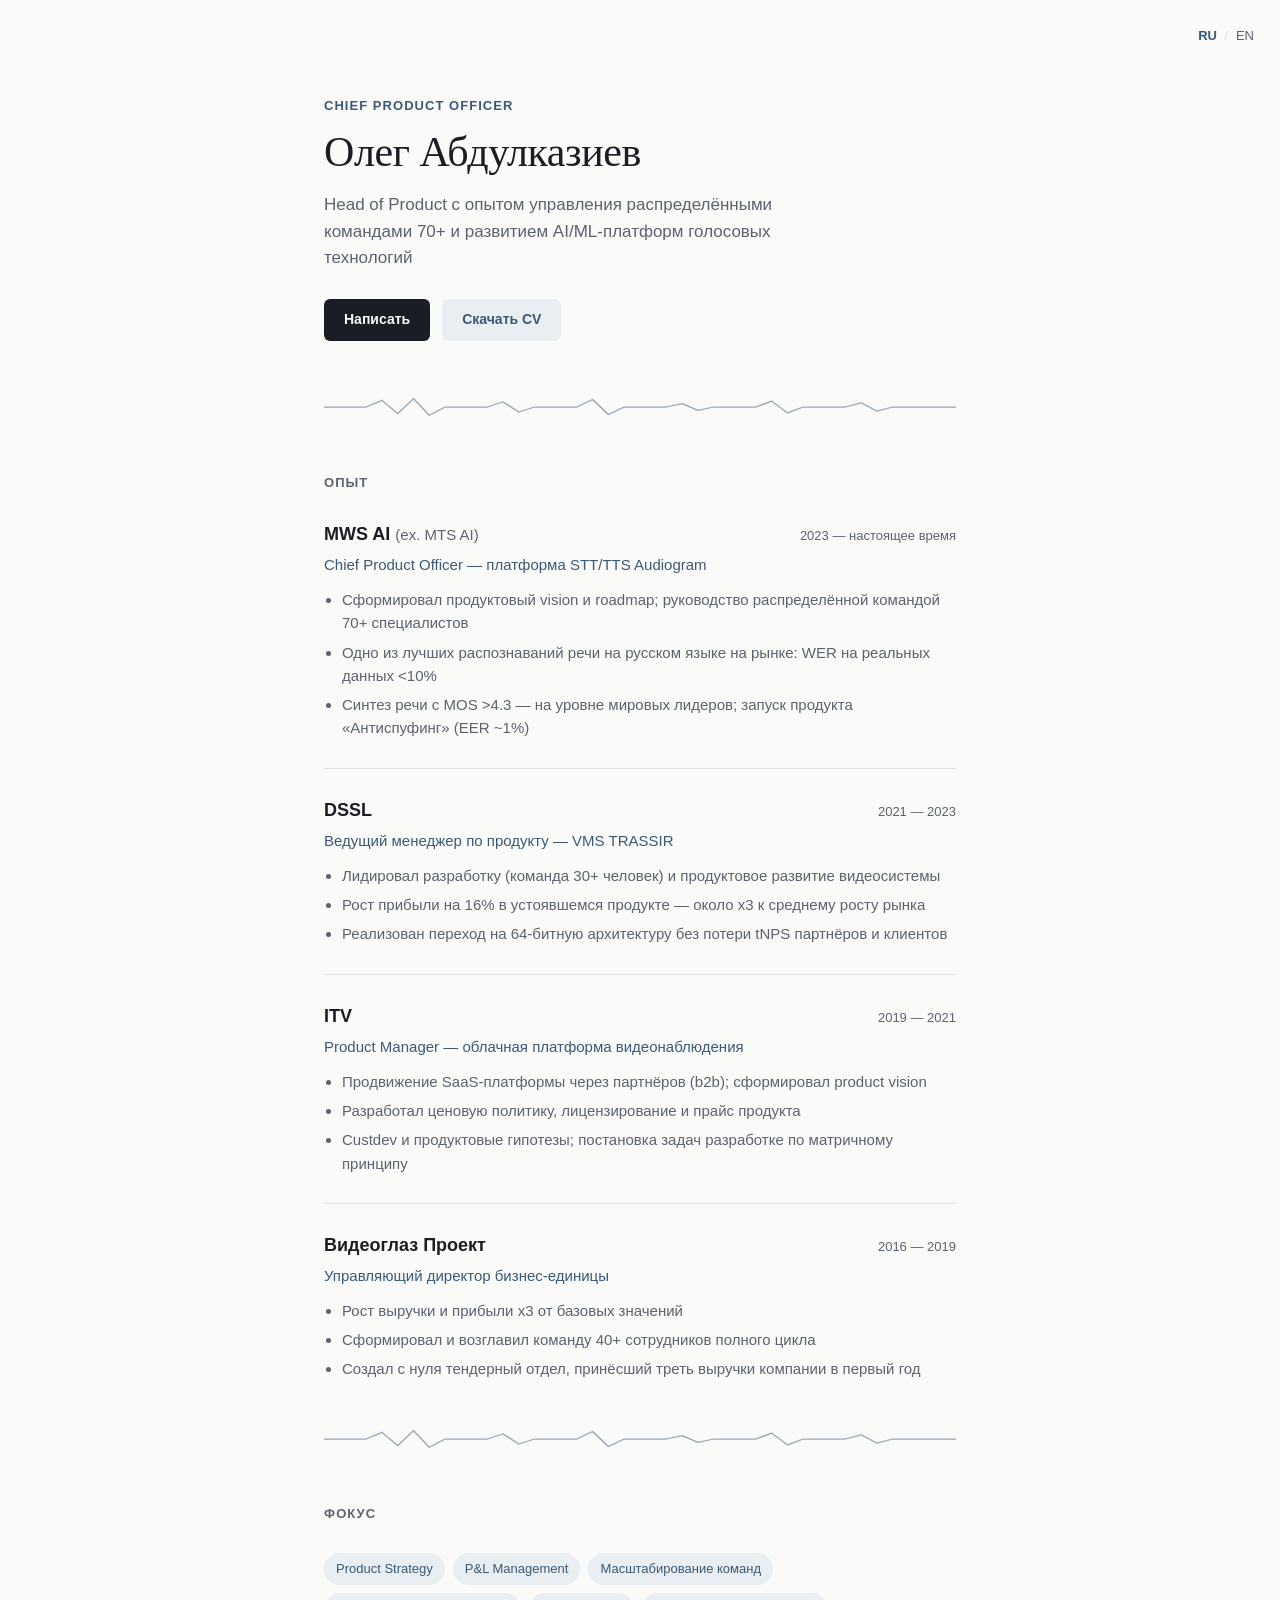
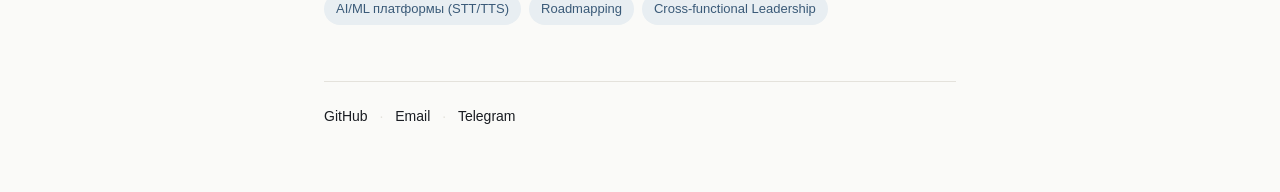
==== index.html @ 2d8f57db "Первая версия сайта-визитки" ====
<!DOCTYPE html>
<html lang="ru">
<head>
<meta charset="UTF-8">
<meta name="viewport" content="width=device-width, initial-scale=1.0">
<title>Oleg Abdulkaziev — CPO / Head of Product</title>
<link rel="stylesheet" href="style.css">
</head>
<body>

<div class="lang-toggle">
  <button id="btn-ru" class="lang-btn active" onclick="setLang('ru')">RU</button>
  <span class="lang-sep">/</span>
  <button id="btn-en" class="lang-btn" onclick="setLang('en')">EN</button>
</div>

<main class="page">

  <header class="hero">
    <p class="eyebrow" data-ru="Chief Product Officer" data-en="Chief Product Officer">Chief Product Officer</p>
    <h1 class="name">Олег Абдулказиев</h1>
    <p class="tagline" data-ru="Head of Product с опытом управления распределёнными командами 70+ и развитием AI/ML-платформ голосовых технологий" data-en="Head of Product with experience leading distributed teams of 70+ and scaling AI/ML voice-technology platforms">
      Head of Product с опытом управления распределёнными командами 70+ и развитием AI/ML-платформ голосовых технологий
    </p>

    <div class="hero-actions">
      <a class="btn-primary" href="mailto:abdulkaziev@gmail.com" data-ru="Написать" data-en="Email me">Написать</a>
      <a class="btn-secondary" href="Oleg_Abdulkaziev_CV.pdf" download data-ru="Скачать CV" data-en="Download CV">Скачать CV</a>
    </div>
  </header>

  <div class="wave-divider" aria-hidden="true">
    <svg viewBox="0 0 600 24" preserveAspectRatio="none">
      <polyline points="0,12 40,12 55,4 70,20 85,2 100,22 115,12 155,12 170,6 185,18 200,12 240,12 255,3 270,21 285,12 325,12 340,8 355,16 370,12 410,12 425,5 440,19 455,12 495,12 510,7 525,17 540,12 600,12" />
    </svg>
  </div>

  <section class="section">
    <h2 class="section-title" data-ru="Опыт" data-en="Experience">Опыт</h2>

    <article class="role">
      <div class="role-head">
        <h3>MWS AI <span class="role-sub">(ex. MTS AI)</span></h3>
        <span class="role-period">2023 — <span data-ru="настоящее время" data-en="present">настоящее время</span></span>
      </div>
      <p class="role-title" data-ru="Chief Product Officer — платформа STT/TTS Audiogram" data-en="Chief Product Officer — Audiogram STT/TTS platform">Chief Product Officer — платформа STT/TTS Audiogram</p>
      <ul class="role-points">
        <li data-ru="Сформировал продуктовый vision и roadmap; руководство распределённой командой 70+ специалистов" data-en="Defined product vision and roadmap; led a distributed team of 70+ specialists">Сформировал продуктовый vision и roadmap; руководство распределённой командой 70+ специалистов</li>
        <li data-ru="Одно из лучших распознаваний речи на русском языке на рынке: WER на реальных данных &lt;10%" data-en="Built one of the best Russian-language speech recognition systems on the market: WER &lt;10% on real data">Одно из лучших распознаваний речи на русском языке на рынке: WER на реальных данных &lt;10%</li>
        <li data-ru="Синтез речи с MOS &gt;4.3 — на уровне мировых лидеров; запуск продукта «Антиспуфинг» (EER ~1%)" data-en="Speech synthesis with MOS &gt;4.3 — on par with global leaders; launched an anti-spoofing product (EER ~1%)">Синтез речи с MOS &gt;4.3 — на уровне мировых лидеров; запуск продукта «Антиспуфинг» (EER ~1%)</li>
      </ul>
    </article>

    <article class="role">
      <div class="role-head">
        <h3>DSSL</h3>
        <span class="role-period">2021 — 2023</span>
      </div>
      <p class="role-title" data-ru="Ведущий менеджер по продукту — VMS TRASSIR" data-en="Lead Product Manager — TRASSIR VMS">Ведущий менеджер по продукту — VMS TRASSIR</p>
      <ul class="role-points">
        <li data-ru="Лидировал разработку (команда 30+ человек) и продуктовое развитие видеосистемы" data-en="Led development (30+ engineers) and product strategy for a video management system">Лидировал разработку (команда 30+ человек) и продуктовое развитие видеосистемы</li>
        <li data-ru="Рост прибыли на 16% в устоявшемся продукте — около x3 к среднему росту рынка" data-en="Grew profit by 16% in a mature product — roughly 3x the market's average growth">Рост прибыли на 16% в устоявшемся продукте — около x3 к среднему росту рынка</li>
        <li data-ru="Реализован переход на 64-битную архитектуру без потери tNPS партнёров и клиентов" data-en="Delivered a 32→64-bit architecture migration without a drop in partner or customer tNPS">Реализован переход на 64-битную архитектуру без потери tNPS партнёров и клиентов</li>
      </ul>
    </article>

    <article class="role">
      <div class="role-head">
        <h3>ITV</h3>
        <span class="role-period">2019 — 2021</span>
      </div>
      <p class="role-title" data-ru="Product Manager — облачная платформа видеонаблюдения" data-en="Product Manager — cloud video surveillance platform">Product Manager — облачная платформа видеонаблюдения</p>
      <ul class="role-points">
        <li data-ru="Продвижение SaaS-платформы через партнёров (b2b); сформировал product vision" data-en="Drove partner-led (b2b) SaaS growth; defined product vision">Продвижение SaaS-платформы через партнёров (b2b); сформировал product vision</li>
        <li data-ru="Разработал ценовую политику, лицензирование и прайс продукта" data-en="Designed the product's pricing policy, licensing and price list">Разработал ценовую политику, лицензирование и прайс продукта</li>
        <li data-ru="Custdev и продуктовые гипотезы; постановка задач разработке по матричному принципу" data-en="Ran custdev and hypothesis testing; managed a matrixed engineering backlog">Custdev и продуктовые гипотезы; постановка задач разработке по матричному принципу</li>
      </ul>
    </article>

    <article class="role">
      <div class="role-head">
        <h3 data-ru="Видеоглаз Проект" data-en="Videoglaz Proekt">Видеоглаз Проект</h3>
        <span class="role-period">2016 — 2019</span>
      </div>
      <p class="role-title" data-ru="Управляющий директор бизнес-единицы" data-en="Managing Director, Business Unit">Управляющий директор бизнес-единицы</p>
      <ul class="role-points">
        <li data-ru="Рост выручки и прибыли x3 от базовых значений" data-en="Grew revenue and profit 3x from baseline">Рост выручки и прибыли x3 от базовых значений</li>
        <li data-ru="Сформировал и возглавил команду 40+ сотрудников полного цикла" data-en="Built and led a full-cycle team of 40+ people">Сформировал и возглавил команду 40+ сотрудников полного цикла</li>
        <li data-ru="Создал с нуля тендерный отдел, принёсший треть выручки компании в первый год" data-en="Built a tender department from scratch that generated a third of company revenue in its first year">Создал с нуля тендерный отдел, принёсший треть выручки компании в первый год</li>
      </ul>
    </article>
  </section>

  <div class="wave-divider" aria-hidden="true">
    <svg viewBox="0 0 600 24" preserveAspectRatio="none">
      <polyline points="0,12 40,12 55,4 70,20 85,2 100,22 115,12 155,12 170,6 185,18 200,12 240,12 255,3 270,21 285,12 325,12 340,8 355,16 370,12 410,12 425,5 440,19 455,12 495,12 510,7 525,17 540,12 600,12" />
    </svg>
  </div>

  <section class="section">
    <h2 class="section-title" data-ru="Фокус" data-en="Focus">Фокус</h2>
    <ul class="skills">
      <li data-ru="Product Strategy" data-en="Product Strategy">Product Strategy</li>
      <li data-ru="P&amp;L Management" data-en="P&amp;L Management">P&amp;L Management</li>
      <li data-ru="Масштабирование команд" data-en="Team Scaling">Масштабирование команд</li>
      <li data-ru="AI/ML платформы (STT/TTS)" data-en="AI/ML Platforms (STT/TTS)">AI/ML платформы (STT/TTS)</li>
      <li data-ru="Roadmapping" data-en="Roadmapping">Roadmapping</li>
      <li data-ru="Cross-functional Leadership" data-en="Cross-functional Leadership">Cross-functional Leadership</li>
    </ul>
  </section>

  <footer class="footer">
    <a href="https://github.com/OlegAbdulkaziev" target="_blank" rel="noopener">GitHub</a>
    <span class="dot">·</span>
    <a href="mailto:abdulkaziev@gmail.com">Email</a>
    <span class="dot">·</span>
    <a href="https://t.me/abdulkazievoleg" target="_blank" rel="noopener">Telegram</a>
  </footer>

</main>

<script src="script.js"></script>
</body>
</html>
---- style.css ----
:root {
  --bg: #FAFAF8;
  --ink: #1A1D23;
  --ink-soft: #5B6270;
  --accent: #3A5A78;
  --accent-soft: #E8EEF2;
  --line: #E4E2DC;
  --max-width: 680px;
}

* {
  box-sizing: border-box;
}

body {
  margin: 0;
  background: var(--bg);
  color: var(--ink);
  font-family: -apple-system, "Helvetica Neue", Arial, sans-serif;
  line-height: 1.55;
  -webkit-font-smoothing: antialiased;
}

.page {
  max-width: var(--max-width);
  margin: 0 auto;
  padding: 96px 24px 64px;
}

/* Language toggle */
.lang-toggle {
  position: fixed;
  top: 24px;
  right: 24px;
  font-size: 13px;
  letter-spacing: 0.02em;
  z-index: 10;
}

.lang-btn {
  background: none;
  border: none;
  font-family: inherit;
  font-size: 13px;
  color: var(--ink-soft);
  cursor: pointer;
  padding: 4px 2px;
}

.lang-btn.active {
  color: var(--accent);
  font-weight: 600;
}

.lang-sep {
  color: var(--line);
  margin: 0 2px;
}

/* Hero */
.hero {
  margin-bottom: 56px;
}

.eyebrow {
  font-size: 13px;
  text-transform: uppercase;
  letter-spacing: 0.08em;
  color: var(--accent);
  font-weight: 600;
  margin: 0 0 12px;
}

.name {
  font-family: Georgia, "Times New Roman", serif;
  font-size: 42px;
  font-weight: 400;
  line-height: 1.15;
  margin: 0 0 16px;
  letter-spacing: -0.01em;
}

.tagline {
  font-size: 17px;
  color: var(--ink-soft);
  max-width: 52ch;
  margin: 0 0 28px;
}

.hero-actions {
  display: flex;
  gap: 12px;
  flex-wrap: wrap;
}

.btn-primary, .btn-secondary {
  display: inline-block;
  font-size: 14px;
  font-weight: 600;
  text-decoration: none;
  padding: 10px 20px;
  border-radius: 6px;
  transition: opacity 0.15s ease;
}

.btn-primary {
  background: var(--ink);
  color: var(--bg);
}

.btn-secondary {
  background: var(--accent-soft);
  color: var(--accent);
}

.btn-primary:hover, .btn-secondary:hover {
  opacity: 0.8;
}

/* Wave divider — signature element, nods to the audio/STT-TTS work */
.wave-divider {
  margin: 48px 0;
  color: var(--accent);
  opacity: 0.5;
}

.wave-divider svg {
  width: 100%;
  height: 20px;
}

.wave-divider polyline {
  fill: none;
  stroke: currentColor;
  stroke-width: 1.5;
  stroke-linecap: round;
  stroke-linejoin: round;
}

/* Sections */
.section {
  margin-bottom: 8px;
}

.section-title {
  font-size: 13px;
  text-transform: uppercase;
  letter-spacing: 0.08em;
  color: var(--ink-soft);
  font-weight: 600;
  margin: 0 0 28px;
}

/* Roles */
.role {
  padding-bottom: 28px;
  margin-bottom: 28px;
  border-bottom: 1px solid var(--line);
}

.role:last-child {
  border-bottom: none;
  margin-bottom: 0;
  padding-bottom: 0;
}

.role-head {
  display: flex;
  justify-content: space-between;
  align-items: baseline;
  gap: 12px;
  flex-wrap: wrap;
}

.role-head h3 {
  font-size: 18px;
  margin: 0;
  font-weight: 600;
}

.role-sub {
  font-weight: 400;
  color: var(--ink-soft);
  font-size: 15px;
}

.role-period {
  font-size: 13px;
  color: var(--ink-soft);
  white-space: nowrap;
}

.role-title {
  font-size: 15px;
  color: var(--accent);
  margin: 4px 0 12px;
  font-weight: 500;
}

.role-points {
  margin: 0;
  padding-left: 18px;
}

.role-points li {
  font-size: 15px;
  color: var(--ink-soft);
  margin-bottom: 6px;
}

.role-points li:last-child {
  margin-bottom: 0;
}

/* Skills */
.skills {
  list-style: none;
  margin: 0 0 56px;
  padding: 0;
  display: flex;
  flex-wrap: wrap;
  gap: 8px;
}

.skills li {
  font-size: 13px;
  background: var(--accent-soft);
  color: var(--accent);
  padding: 6px 12px;
  border-radius: 100px;
  font-weight: 500;
}

/* Footer */
.footer {
  font-size: 14px;
  color: var(--ink-soft);
  padding-top: 24px;
  border-top: 1px solid var(--line);
}

.footer a {
  color: var(--ink);
  text-decoration: none;
  font-weight: 500;
}

.footer a:hover {
  color: var(--accent);
}

.footer .dot {
  margin: 0 8px;
  color: var(--line);
}

/* Mobile */
@media (max-width: 560px) {
  .page {
    padding: 72px 20px 48px;
  }
  .name {
    font-size: 32px;
  }
  .tagline {
    font-size: 16px;
  }
  .role-head {
    flex-direction: column;
    gap: 2px;
  }
}

/* Reduced motion */
@media (prefers-reduced-motion: reduce) {
  * {
    transition: none !important;
  }
}
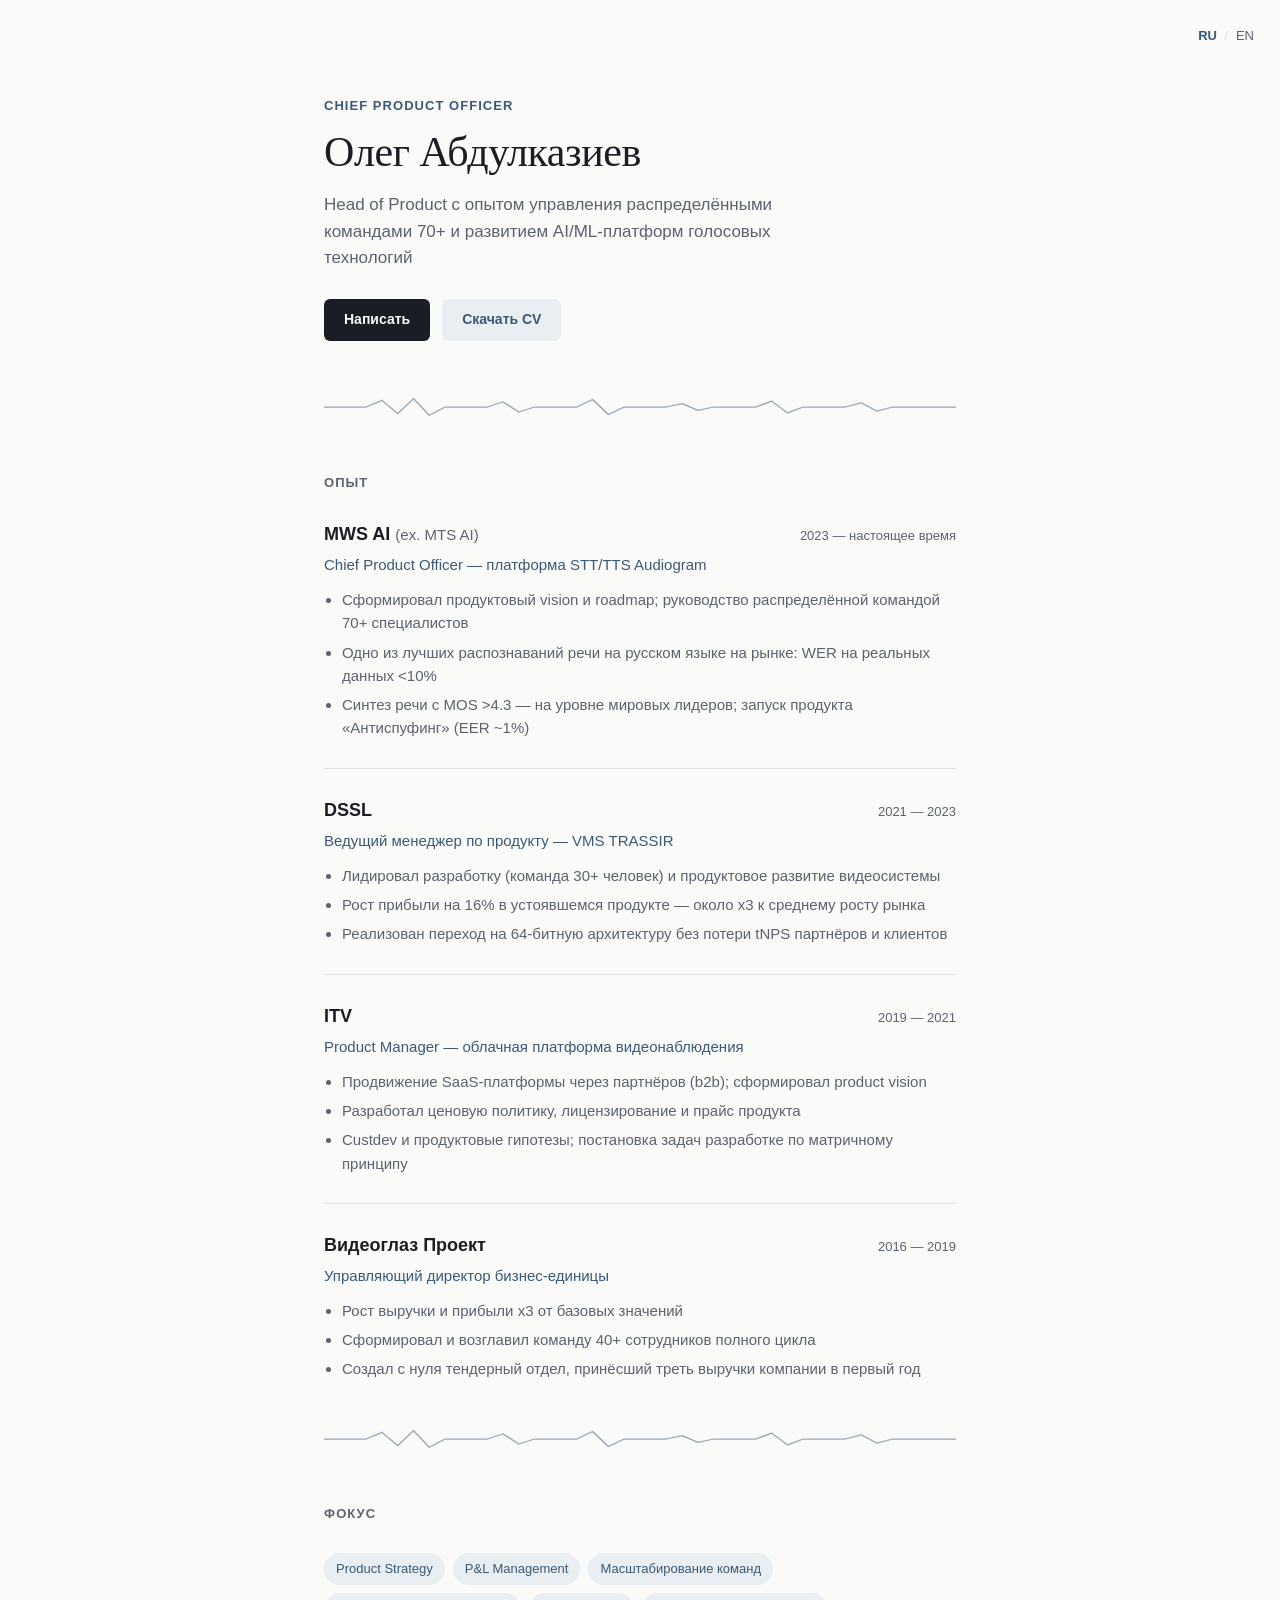
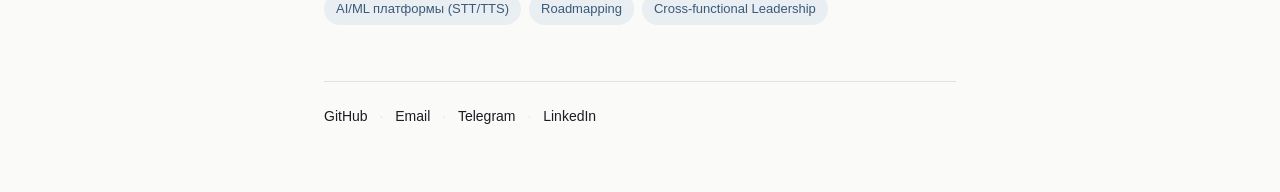
==== commit fe87385a: "Добавил ссылку на LinkedIn" ====
--- a/index.html
+++ b/index.html
@@ -115,6 +115,8 @@
     <a href="mailto:abdulkaziev@gmail.com">Email</a>
     <span class="dot">·</span>
     <a href="https://t.me/abdulkazievoleg" target="_blank" rel="noopener">Telegram</a>
+    <span class="dot">·</span>
+    <a href="https://www.linkedin.com/in/oleg-abdulkaziev-246213a6/" target="_blank" rel="noopener">LinkedIn</a>
   </footer>
 
 </main>
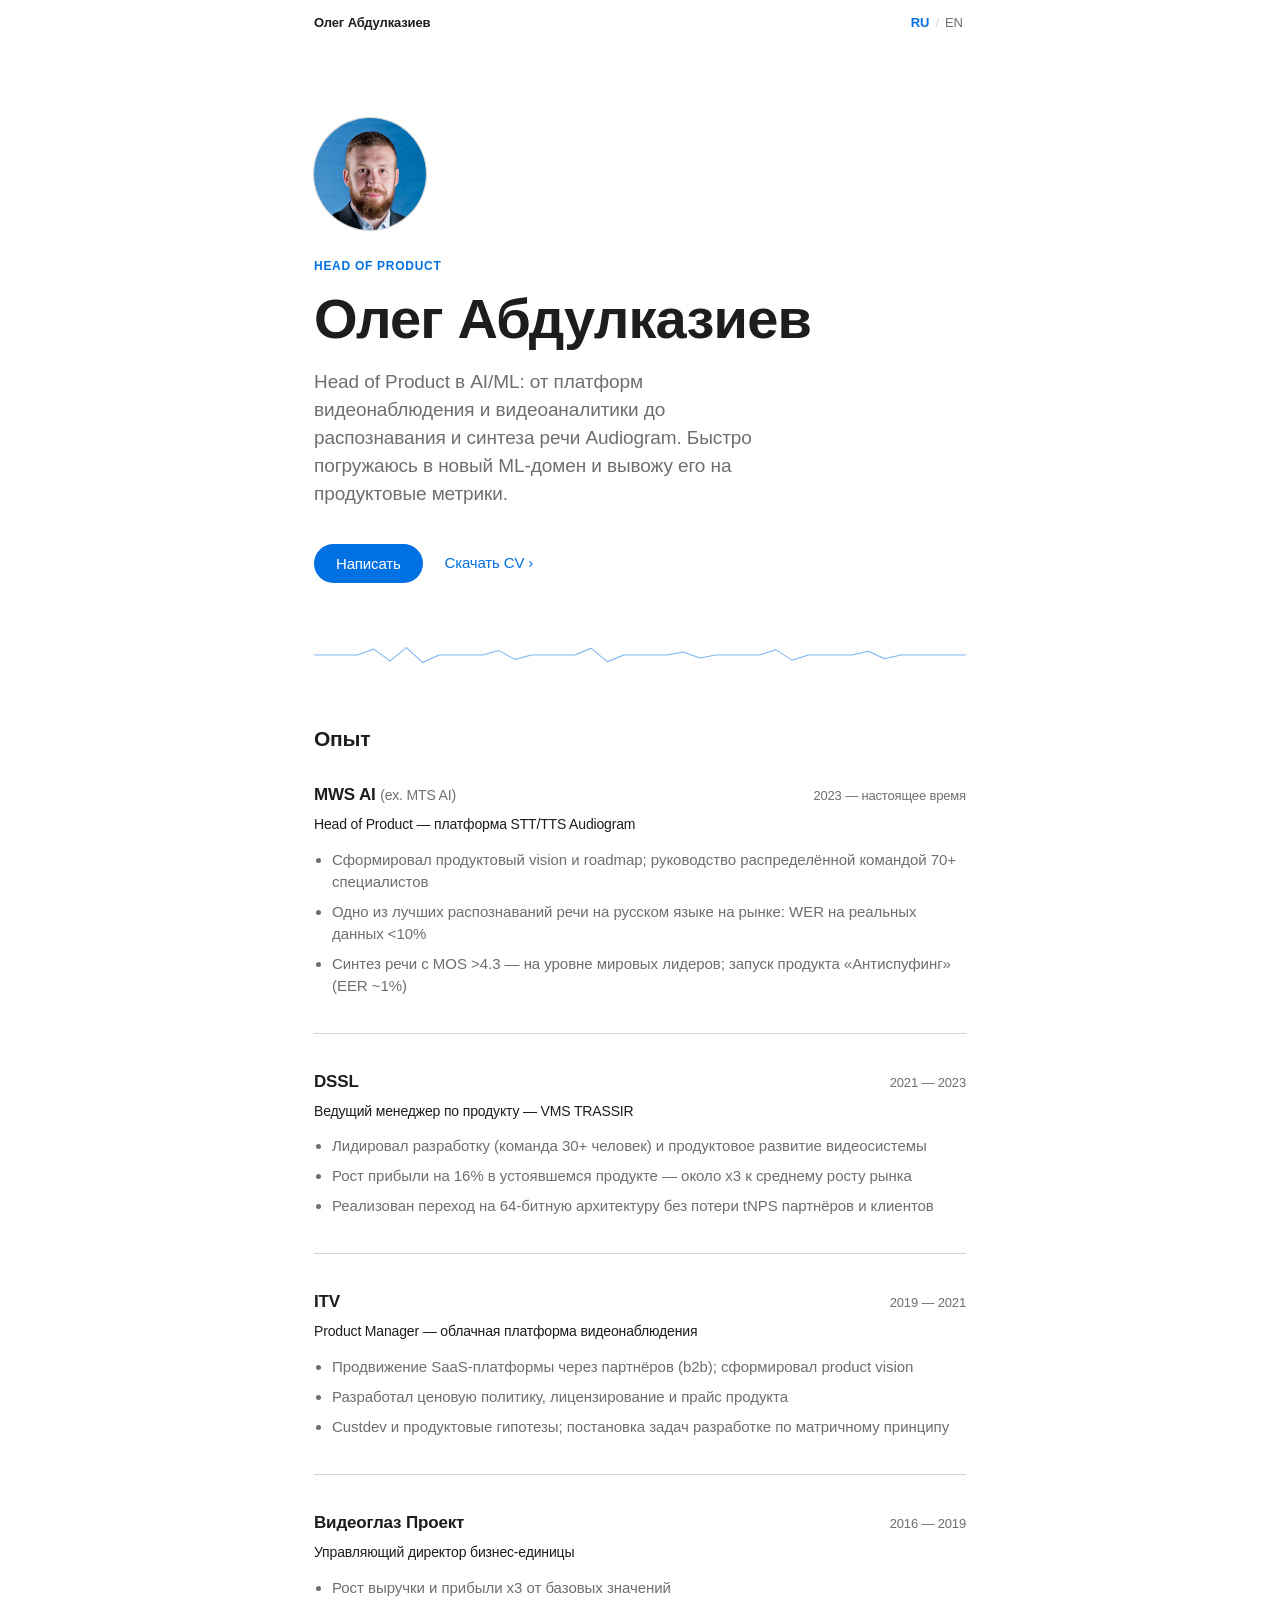
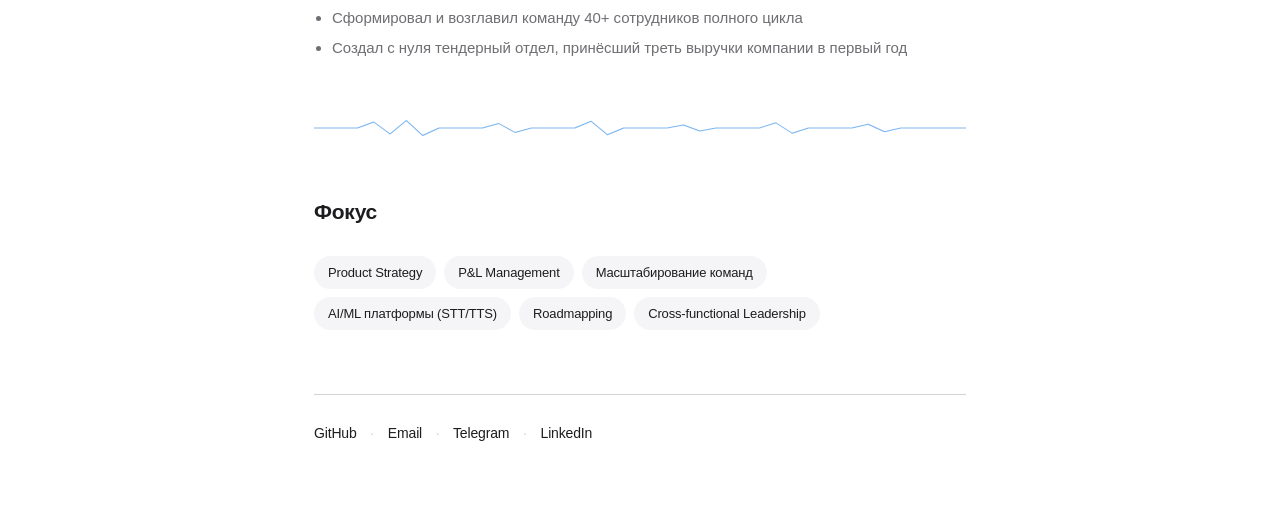
==== commit 7543f439: "Редизайн визитки в стиле apple.com: темная тема, фото, обновленная шапка" ====
--- a/index.html
+++ b/index.html
@@ -3,24 +3,33 @@
 <head>
 <meta charset="UTF-8">
 <meta name="viewport" content="width=device-width, initial-scale=1.0">
-<title>Oleg Abdulkaziev — CPO / Head of Product</title>
+<meta name="color-scheme" content="light dark">
+<meta name="theme-color" content="#ffffff" media="(prefers-color-scheme: light)">
+<meta name="theme-color" content="#000000" media="(prefers-color-scheme: dark)">
+<title>Oleg Abdulkaziev — Head of Product</title>
 <link rel="stylesheet" href="style.css">
 </head>
 <body>
 
-<div class="lang-toggle">
-  <button id="btn-ru" class="lang-btn active" onclick="setLang('ru')">RU</button>
-  <span class="lang-sep">/</span>
-  <button id="btn-en" class="lang-btn" onclick="setLang('en')">EN</button>
+<div class="topbar" id="topbar">
+  <div class="topbar-inner">
+    <span class="topbar-name" data-ru="Олег Абдулказиев" data-en="Oleg Abdulkaziev">Олег Абдулказиев</span>
+    <div class="lang-toggle">
+      <button id="btn-ru" class="lang-btn active" type="button" onclick="setLang('ru')">RU</button>
+      <span class="lang-sep">/</span>
+      <button id="btn-en" class="lang-btn" type="button" onclick="setLang('en')">EN</button>
+    </div>
+  </div>
 </div>
 
 <main class="page">
 
   <header class="hero">
-    <p class="eyebrow" data-ru="Chief Product Officer" data-en="Chief Product Officer">Chief Product Officer</p>
-    <h1 class="name">Олег Абдулказиев</h1>
-    <p class="tagline" data-ru="Head of Product с опытом управления распределёнными командами 70+ и развитием AI/ML-платформ голосовых технологий" data-en="Head of Product with experience leading distributed teams of 70+ and scaling AI/ML voice-technology platforms">
-      Head of Product с опытом управления распределёнными командами 70+ и развитием AI/ML-платформ голосовых технологий
+    <img class="portrait" src="photo.jpg" width="112" height="112" alt="Олег Абдулказиев" fetchpriority="high">
+    <p class="eyebrow" data-ru="Head of Product" data-en="Head of Product">Head of Product</p>
+    <h1 class="name" data-ru="Олег Абдулказиев" data-en="Oleg Abdulkaziev">Олег Абдулказиев</h1>
+    <p class="tagline" data-ru="Head of Product в AI/ML: от платформ видеонаблюдения и видеоаналитики до распознавания и синтеза речи Audiogram. Быстро погружаюсь в новый ML-домен и вывожу его на продуктовые метрики." data-en="Head of Product in AI/ML: from video-surveillance and video-analytics platforms to Audiogram speech recognition and synthesis. I ramp up on a new ML domain fast and take it to product metrics.">
+      Head of Product в AI/ML: от платформ видеонаблюдения и видеоаналитики до распознавания и синтеза речи Audiogram. Быстро погружаюсь в новый ML-домен и вывожу его на продуктовые метрики.
     </p>
 
     <div class="hero-actions">
@@ -43,7 +52,7 @@
         <h3>MWS AI <span class="role-sub">(ex. MTS AI)</span></h3>
         <span class="role-period">2023 — <span data-ru="настоящее время" data-en="present">настоящее время</span></span>
       </div>
-      <p class="role-title" data-ru="Chief Product Officer — платформа STT/TTS Audiogram" data-en="Chief Product Officer — Audiogram STT/TTS platform">Chief Product Officer — платформа STT/TTS Audiogram</p>
+      <p class="role-title" data-ru="Head of Product — платформа STT/TTS Audiogram" data-en="Head of Product — Audiogram STT/TTS platform">Head of Product — платформа STT/TTS Audiogram</p>
       <ul class="role-points">
         <li data-ru="Сформировал продуктовый vision и roadmap; руководство распределённой командой 70+ специалистов" data-en="Defined product vision and roadmap; led a distributed team of 70+ specialists">Сформировал продуктовый vision и roadmap; руководство распределённой командой 70+ специалистов</li>
         <li data-ru="Одно из лучших распознаваний речи на русском языке на рынке: WER на реальных данных &lt;10%" data-en="Built one of the best Russian-language speech recognition systems on the market: WER &lt;10% on real data">Одно из лучших распознаваний речи на русском языке на рынке: WER на реальных данных &lt;10%</li>
@@ -118,7 +127,6 @@
     <span class="dot">·</span>
     <a href="https://www.linkedin.com/in/oleg-abdulkaziev-246213a6/" target="_blank" rel="noopener">LinkedIn</a>
   </footer>
-
 </main>
 
 <script src="script.js"></script>
--- a/style.css
+++ b/style.css
@@ -1,40 +1,93 @@
 :root {
-  --bg: #FAFAF8;
-  --ink: #1A1D23;
-  --ink-soft: #5B6270;
-  --accent: #3A5A78;
-  --accent-soft: #E8EEF2;
-  --line: #E4E2DC;
-  --max-width: 680px;
+  --bg: #ffffff;
+  --bg-bar: rgba(255, 255, 255, 0.72);
+  --fill: #f5f5f7;
+  --ink: #1d1d1f;
+  --ink-soft: #6e6e73;
+  --accent: #0071e3;
+  --line: #d2d2d7;
+  --max-width: 700px;
+}
+
+@media (prefers-color-scheme: dark) {
+  :root {
+    --bg: #000000;
+    --bg-bar: rgba(22, 22, 23, 0.72);
+    --fill: #1c1c1e;
+    --ink: #f5f5f7;
+    --ink-soft: #a1a1a6;
+    --accent: #2997ff;
+    --line: #3a3a3c;
+  }
 }
 
 * {
   box-sizing: border-box;
+}
+
+html {
+  -webkit-text-size-adjust: 100%;
 }
 
 body {
   margin: 0;
   background: var(--bg);
   color: var(--ink);
-  font-family: -apple-system, "Helvetica Neue", Arial, sans-serif;
-  line-height: 1.55;
+  font-family: -apple-system, BlinkMacSystemFont, "SF Pro Text", "SF Pro Display",
+    "Helvetica Neue", Helvetica, Arial, sans-serif;
+  line-height: 1.47;
+  letter-spacing: -0.01em;
   -webkit-font-smoothing: antialiased;
+  transition: background 0.3s ease, color 0.3s ease;
+}
+
+img {
+  max-width: 100%;
 }
 
 .page {
   max-width: var(--max-width);
   margin: 0 auto;
-  padding: 96px 24px 64px;
+  padding: 72px 24px 80px;
+}
+
+/* Top bar — translucent, blurred, Apple-style */
+.topbar {
+  position: sticky;
+  top: 0;
+  z-index: 100;
+  background: var(--bg-bar);
+  backdrop-filter: saturate(180%) blur(20px);
+  -webkit-backdrop-filter: saturate(180%) blur(20px);
+  border-bottom: 1px solid transparent;
+  transition: border-color 0.3s ease;
+}
+
+.topbar.scrolled {
+  border-bottom-color: var(--line);
+}
+
+.topbar-inner {
+  max-width: var(--max-width);
+  margin: 0 auto;
+  padding: 11px 24px;
+  display: flex;
+  justify-content: space-between;
+  align-items: center;
+}
+
+.topbar-name {
+  font-size: 13px;
+  font-weight: 600;
+  letter-spacing: -0.01em;
+  color: var(--ink);
 }
 
 /* Language toggle */
 .lang-toggle {
-  position: fixed;
-  top: 24px;
-  right: 24px;
-  font-size: 13px;
-  letter-spacing: 0.02em;
-  z-index: 10;
+  display: flex;
+  align-items: center;
+  font-size: 13px;
 }
 
 .lang-btn {
@@ -44,7 +97,8 @@
   font-size: 13px;
   color: var(--ink-soft);
   cursor: pointer;
-  padding: 4px 2px;
+  padding: 4px 3px;
+  transition: color 0.15s ease;
 }
 
 .lang-btn.active {
@@ -54,107 +108,134 @@
 
 .lang-sep {
   color: var(--line);
-  margin: 0 2px;
+  margin: 0 3px;
 }
 
 /* Hero */
 .hero {
-  margin-bottom: 56px;
+  margin-bottom: 8px;
+}
+
+.portrait {
+  display: block;
+  width: 112px;
+  height: 112px;
+  border-radius: 50%;
+  object-fit: cover;
+  margin: 0 0 28px;
+  box-shadow: 0 0 0 1px var(--line);
 }
 
 .eyebrow {
-  font-size: 13px;
+  font-size: 12px;
   text-transform: uppercase;
-  letter-spacing: 0.08em;
-  color: var(--accent);
-  font-weight: 600;
-  margin: 0 0 12px;
+  letter-spacing: 0.06em;
+  color: var(--accent);
+  font-weight: 600;
+  margin: 0 0 14px;
 }
 
 .name {
-  font-family: Georgia, "Times New Roman", serif;
-  font-size: 42px;
+  font-size: clamp(40px, 7vw, 56px);
+  font-weight: 600;
+  line-height: 1.05;
+  letter-spacing: -0.015em;
+  margin: 0 0 20px;
+}
+
+.tagline {
+  font-size: clamp(17px, 2.2vw, 19px);
+  color: var(--ink-soft);
+  max-width: 42ch;
+  letter-spacing: -0.005em;
+  margin: 0 0 32px;
+}
+
+.hero-actions {
+  display: flex;
+  gap: 20px;
+  align-items: center;
+  flex-wrap: wrap;
+}
+
+.btn-primary {
+  display: inline-block;
+  font-size: 15px;
   font-weight: 400;
-  line-height: 1.15;
-  margin: 0 0 16px;
-  letter-spacing: -0.01em;
-}
-
-.tagline {
-  font-size: 17px;
-  color: var(--ink-soft);
-  max-width: 52ch;
-  margin: 0 0 28px;
-}
-
-.hero-actions {
-  display: flex;
-  gap: 12px;
-  flex-wrap: wrap;
-}
-
-.btn-primary, .btn-secondary {
+  line-height: 1;
+  text-decoration: none;
+  padding: 12px 22px;
+  border-radius: 980px;
+  background: var(--accent);
+  color: #fff;
+  transition: filter 0.15s ease;
+}
+
+.btn-primary:hover {
+  filter: brightness(1.08);
+}
+
+.btn-secondary {
   display: inline-block;
-  font-size: 14px;
-  font-weight: 600;
+  font-size: 15px;
+  font-weight: 400;
   text-decoration: none;
-  padding: 10px 20px;
-  border-radius: 6px;
-  transition: opacity 0.15s ease;
-}
-
-.btn-primary {
-  background: var(--ink);
-  color: var(--bg);
-}
-
-.btn-secondary {
-  background: var(--accent-soft);
-  color: var(--accent);
-}
-
-.btn-primary:hover, .btn-secondary:hover {
-  opacity: 0.8;
-}
-
-/* Wave divider — signature element, nods to the audio/STT-TTS work */
+  color: var(--accent);
+  padding: 12px 2px;
+}
+
+.btn-secondary::after {
+  content: " \203A";
+}
+
+.btn-secondary:hover {
+  text-decoration: underline;
+}
+
+/* Wave divider — signature nod to the audio/STT-TTS work */
 .wave-divider {
-  margin: 48px 0;
+  margin: 60px 0;
   color: var(--accent);
   opacity: 0.5;
 }
 
+@media (prefers-color-scheme: dark) {
+  .wave-divider {
+    opacity: 0.55;
+  }
+}
+
 .wave-divider svg {
+  display: block;
   width: 100%;
-  height: 20px;
+  height: 18px;
 }
 
 .wave-divider polyline {
   fill: none;
   stroke: currentColor;
-  stroke-width: 1.5;
+  stroke-width: 1.25;
   stroke-linecap: round;
   stroke-linejoin: round;
 }
 
 /* Sections */
 .section {
-  margin-bottom: 8px;
+  margin-bottom: 0;
 }
 
 .section-title {
-  font-size: 13px;
-  text-transform: uppercase;
-  letter-spacing: 0.08em;
-  color: var(--ink-soft);
-  font-weight: 600;
+  font-size: 21px;
+  font-weight: 600;
+  letter-spacing: -0.01em;
+  color: var(--ink);
   margin: 0 0 28px;
 }
 
 /* Roles */
 .role {
-  padding-bottom: 28px;
-  margin-bottom: 28px;
+  padding-bottom: 36px;
+  margin-bottom: 36px;
   border-bottom: 1px solid var(--line);
 }
 
@@ -173,15 +254,16 @@
 }
 
 .role-head h3 {
-  font-size: 18px;
+  font-size: 17px;
   margin: 0;
   font-weight: 600;
+  letter-spacing: -0.01em;
 }
 
 .role-sub {
   font-weight: 400;
   color: var(--ink-soft);
-  font-size: 15px;
+  font-size: 14px;
 }
 
 .role-period {
@@ -191,10 +273,10 @@
 }
 
 .role-title {
-  font-size: 15px;
-  color: var(--accent);
-  margin: 4px 0 12px;
-  font-weight: 500;
+  font-size: 14px;
+  color: var(--ink);
+  margin: 6px 0 14px;
+  font-weight: 400;
 }
 
 .role-points {
@@ -205,7 +287,8 @@
 .role-points li {
   font-size: 15px;
   color: var(--ink-soft);
-  margin-bottom: 6px;
+  letter-spacing: -0.003em;
+  margin-bottom: 8px;
 }
 
 .role-points li:last-child {
@@ -215,7 +298,7 @@
 /* Skills */
 .skills {
   list-style: none;
-  margin: 0 0 56px;
+  margin: 0;
   padding: 0;
   display: flex;
   flex-wrap: wrap;
@@ -224,25 +307,24 @@
 
 .skills li {
   font-size: 13px;
-  background: var(--accent-soft);
-  color: var(--accent);
-  padding: 6px 12px;
-  border-radius: 100px;
-  font-weight: 500;
+  background: var(--fill);
+  color: var(--ink);
+  padding: 7px 14px;
+  border-radius: 980px;
 }
 
 /* Footer */
 .footer {
   font-size: 14px;
   color: var(--ink-soft);
-  padding-top: 24px;
+  margin-top: 64px;
+  padding-top: 28px;
   border-top: 1px solid var(--line);
 }
 
 .footer a {
   color: var(--ink);
   text-decoration: none;
-  font-weight: 500;
 }
 
 .footer a:hover {
@@ -250,24 +332,38 @@
 }
 
 .footer .dot {
-  margin: 0 8px;
+  margin: 0 10px;
   color: var(--line);
+}
+
+/* Scroll reveal (applied only when motion is allowed — see script.js) */
+.reveal {
+  opacity: 0;
+  transform: translateY(16px);
+  transition: opacity 0.7s cubic-bezier(0.16, 1, 0.3, 1),
+    transform 0.7s cubic-bezier(0.16, 1, 0.3, 1);
+}
+
+.reveal.in-view {
+  opacity: 1;
+  transform: none;
 }
 
 /* Mobile */
 @media (max-width: 560px) {
   .page {
-    padding: 72px 20px 48px;
-  }
-  .name {
-    font-size: 32px;
-  }
-  .tagline {
-    font-size: 16px;
+    padding: 56px 20px 64px;
+  }
+  .topbar-inner {
+    padding: 10px 20px;
+  }
+  .portrait {
+    width: 92px;
+    height: 92px;
   }
   .role-head {
     flex-direction: column;
-    gap: 2px;
+    gap: 3px;
   }
 }
 
@@ -275,5 +371,10 @@
 @media (prefers-reduced-motion: reduce) {
   * {
     transition: none !important;
-  }
-}
+    animation: none !important;
+  }
+  .reveal {
+    opacity: 1;
+    transform: none;
+  }
+}
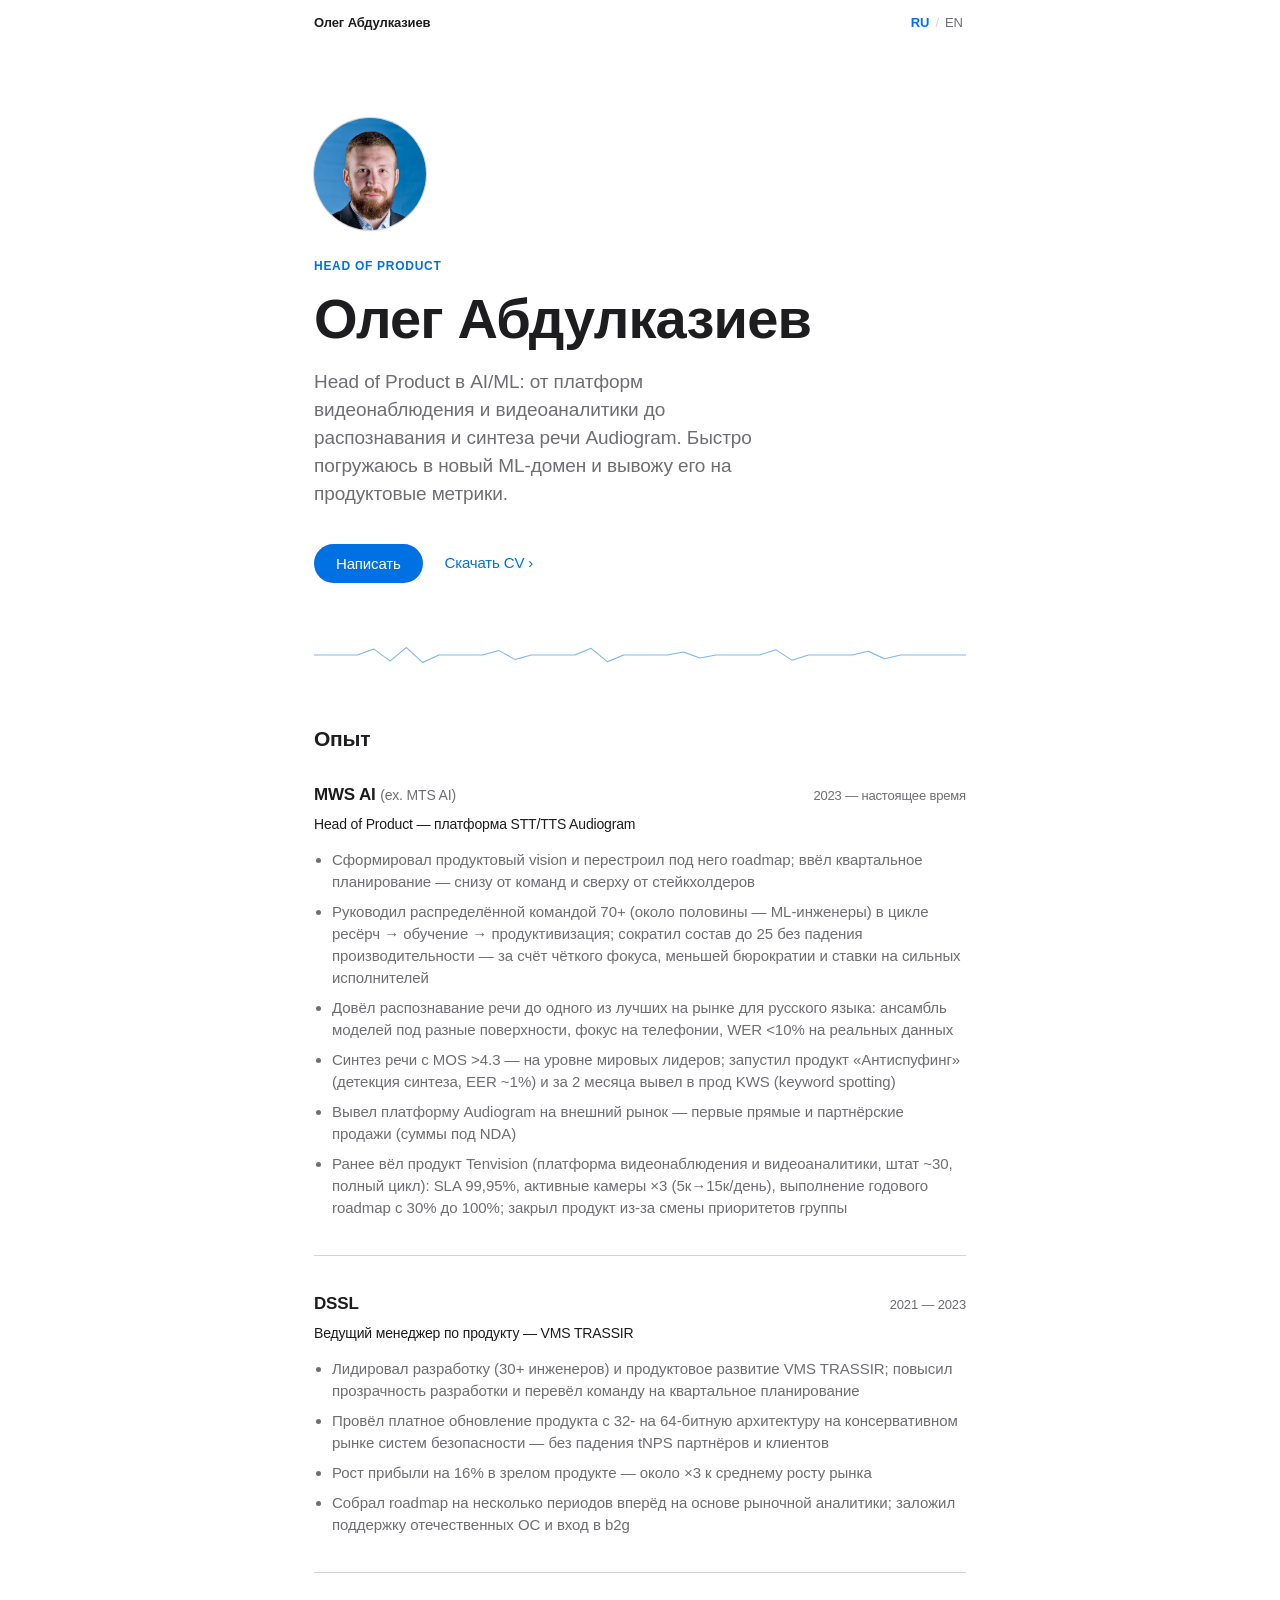
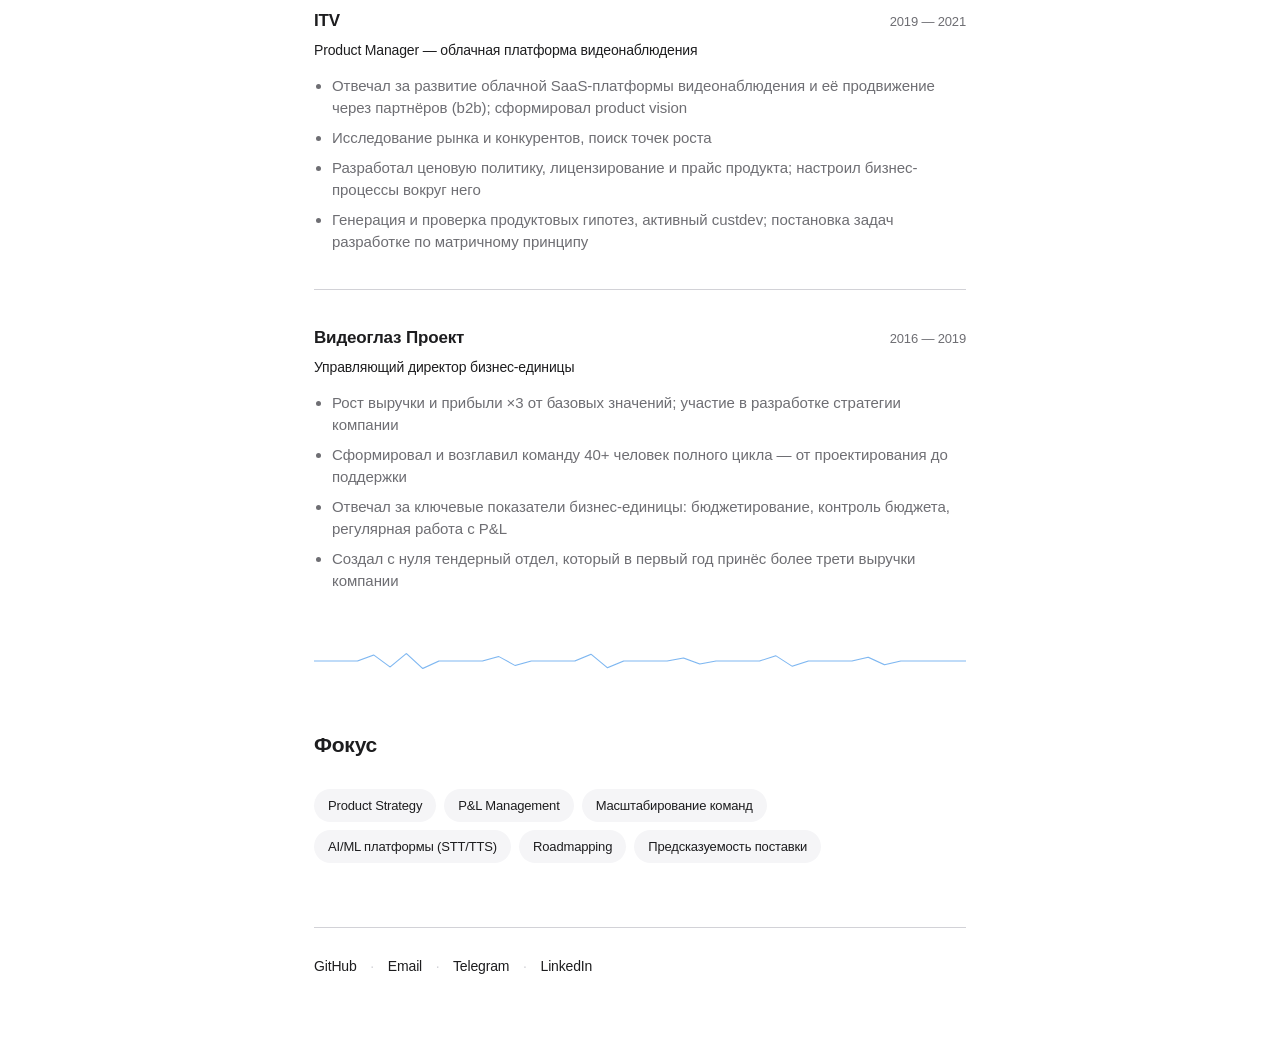
==== commit 3212cb38: "Изменил вординг опыта, единые формулировки на сайте и в CV, загрузка английского CV при переключении" ====
--- a/index.html
+++ b/index.html
@@ -34,7 +34,7 @@
 
     <div class="hero-actions">
       <a class="btn-primary" href="mailto:abdulkaziev@gmail.com" data-ru="Написать" data-en="Email me">Написать</a>
-      <a class="btn-secondary" href="Oleg_Abdulkaziev_CV.pdf" download data-ru="Скачать CV" data-en="Download CV">Скачать CV</a>
+      <a id="cv-link" class="btn-secondary" href="Oleg_Abdulkaziev_CV.pdf" download data-ru="Скачать CV" data-en="Download CV" data-cv-ru="Oleg_Abdulkaziev_CV.pdf" data-cv-en="Oleg_Abdulkaziev_CV_EN.pdf">Скачать CV</a>
     </div>
   </header>
 
@@ -54,9 +54,12 @@
       </div>
       <p class="role-title" data-ru="Head of Product — платформа STT/TTS Audiogram" data-en="Head of Product — Audiogram STT/TTS platform">Head of Product — платформа STT/TTS Audiogram</p>
       <ul class="role-points">
-        <li data-ru="Сформировал продуктовый vision и roadmap; руководство распределённой командой 70+ специалистов" data-en="Defined product vision and roadmap; led a distributed team of 70+ specialists">Сформировал продуктовый vision и roadmap; руководство распределённой командой 70+ специалистов</li>
-        <li data-ru="Одно из лучших распознаваний речи на русском языке на рынке: WER на реальных данных &lt;10%" data-en="Built one of the best Russian-language speech recognition systems on the market: WER &lt;10% on real data">Одно из лучших распознаваний речи на русском языке на рынке: WER на реальных данных &lt;10%</li>
-        <li data-ru="Синтез речи с MOS &gt;4.3 — на уровне мировых лидеров; запуск продукта «Антиспуфинг» (EER ~1%)" data-en="Speech synthesis with MOS &gt;4.3 — on par with global leaders; launched an anti-spoofing product (EER ~1%)">Синтез речи с MOS &gt;4.3 — на уровне мировых лидеров; запуск продукта «Антиспуфинг» (EER ~1%)</li>
+        <li data-ru="Сформировал продуктовый vision и перестроил под него roadmap; ввёл квартальное планирование — снизу от команд и сверху от стейкхолдеров" data-en="Set the product vision and rebuilt the roadmap around it; introduced quarterly planning combining bottom-up team input with top-down stakeholder goals">Сформировал продуктовый vision и перестроил под него roadmap; ввёл квартальное планирование — снизу от команд и сверху от стейкхолдеров</li>
+        <li data-ru="Руководил распределённой командой 70+ (около половины — ML-инженеры) в цикле ресёрч → обучение → продуктивизация; сократил состав до 25 без падения производительности — за счёт чёткого фокуса, меньшей бюрократии и ставки на сильных исполнителей" data-en="Led a distributed team of 70+ (about half ML engineers) across research → training → productization; cut it to 25 with no loss of output — through sharper focus, less bureaucracy and a bet on strong performers">Руководил распределённой командой 70+ (около половины — ML-инженеры) в цикле ресёрч → обучение → продуктивизация; сократил состав до 25 без падения производительности — за счёт чёткого фокуса, меньшей бюрократии и ставки на сильных исполнителей</li>
+        <li data-ru="Довёл распознавание речи до одного из лучших на рынке для русского языка: ансамбль моделей под разные поверхности, фокус на телефонии, WER &lt;10% на реальных данных" data-en="Built one of the market's best Russian speech recognition: an ensemble of models per surface, telephony focus, WER &lt;10% on real-world audio">Довёл распознавание речи до одного из лучших на рынке для русского языка: ансамбль моделей под разные поверхности, фокус на телефонии, WER &lt;10% на реальных данных</li>
+        <li data-ru="Синтез речи с MOS &gt;4.3 — на уровне мировых лидеров; запустил продукт «Антиспуфинг» (детекция синтеза, EER ~1%) и за 2 месяца вывел в прод KWS (keyword spotting)" data-en="Speech synthesis at MOS &gt;4.3, on par with global leaders; launched an anti-spoofing product (synthesis detection, EER ~1%) and shipped KWS (keyword spotting) to production in 2 months">Синтез речи с MOS &gt;4.3 — на уровне мировых лидеров; запустил продукт «Антиспуфинг» (детекция синтеза, EER ~1%) и за 2 месяца вывел в прод KWS (keyword spotting)</li>
+        <li data-ru="Вывел платформу Audiogram на внешний рынок — первые прямые и партнёрские продажи (суммы под NDA)" data-en="Took Audiogram to the external market — first direct and partner sales (figures under NDA)">Вывел платформу Audiogram на внешний рынок — первые прямые и партнёрские продажи (суммы под NDA)</li>
+        <li data-ru="Ранее вёл продукт Tenvision (платформа видеонаблюдения и видеоаналитики, штат ~30, полный цикл): SLA 99,95%, активные камеры ×3 (5к→15к/день), выполнение годового roadmap с 30% до 100%; закрыл продукт из-за смены приоритетов группы" data-en="Earlier ran Tenvision (a video-surveillance and video-analytics platform, ~30 staff, full cycle): 99.95% SLA, 3× active cameras (5k→15k/day), annual roadmap delivery from 30% to 100%; closed the product after a shift in group priorities">Ранее вёл продукт Tenvision (платформа видеонаблюдения и видеоаналитики, штат ~30, полный цикл): SLA 99,95%, активные камеры ×3 (5к→15к/день), выполнение годового roadmap с 30% до 100%; закрыл продукт из-за смены приоритетов группы</li>
       </ul>
     </article>
 
@@ -67,9 +70,10 @@
       </div>
       <p class="role-title" data-ru="Ведущий менеджер по продукту — VMS TRASSIR" data-en="Lead Product Manager — TRASSIR VMS">Ведущий менеджер по продукту — VMS TRASSIR</p>
       <ul class="role-points">
-        <li data-ru="Лидировал разработку (команда 30+ человек) и продуктовое развитие видеосистемы" data-en="Led development (30+ engineers) and product strategy for a video management system">Лидировал разработку (команда 30+ человек) и продуктовое развитие видеосистемы</li>
-        <li data-ru="Рост прибыли на 16% в устоявшемся продукте — около x3 к среднему росту рынка" data-en="Grew profit by 16% in a mature product — roughly 3x the market's average growth">Рост прибыли на 16% в устоявшемся продукте — около x3 к среднему росту рынка</li>
-        <li data-ru="Реализован переход на 64-битную архитектуру без потери tNPS партнёров и клиентов" data-en="Delivered a 32→64-bit architecture migration without a drop in partner or customer tNPS">Реализован переход на 64-битную архитектуру без потери tNPS партнёров и клиентов</li>
+        <li data-ru="Лидировал разработку (30+ инженеров) и продуктовое развитие VMS TRASSIR; повысил прозрачность разработки и перевёл команду на квартальное планирование" data-en="Led development (30+ engineers) and product direction for TRASSIR VMS; raised engineering transparency and moved the team to quarterly planning">Лидировал разработку (30+ инженеров) и продуктовое развитие VMS TRASSIR; повысил прозрачность разработки и перевёл команду на квартальное планирование</li>
+        <li data-ru="Провёл платное обновление продукта с 32- на 64-битную архитектуру на консервативном рынке систем безопасности — без падения tNPS партнёров и клиентов" data-en="Delivered a paid 32→64-bit product upgrade on a conservative security market — with no drop in partner or customer tNPS">Провёл платное обновление продукта с 32- на 64-битную архитектуру на консервативном рынке систем безопасности — без падения tNPS партнёров и клиентов</li>
+        <li data-ru="Рост прибыли на 16% в зрелом продукте — около ×3 к среднему росту рынка" data-en="16% profit growth in a mature product — roughly 3× the market average">Рост прибыли на 16% в зрелом продукте — около ×3 к среднему росту рынка</li>
+        <li data-ru="Собрал roadmap на несколько периодов вперёд на основе рыночной аналитики; заложил поддержку отечественных ОС и вход в b2g" data-en="Built a multi-period roadmap from market analytics; laid the groundwork for domestic-OS support and b2g entry">Собрал roadmap на несколько периодов вперёд на основе рыночной аналитики; заложил поддержку отечественных ОС и вход в b2g</li>
       </ul>
     </article>
 
@@ -80,9 +84,10 @@
       </div>
       <p class="role-title" data-ru="Product Manager — облачная платформа видеонаблюдения" data-en="Product Manager — cloud video surveillance platform">Product Manager — облачная платформа видеонаблюдения</p>
       <ul class="role-points">
-        <li data-ru="Продвижение SaaS-платформы через партнёров (b2b); сформировал product vision" data-en="Drove partner-led (b2b) SaaS growth; defined product vision">Продвижение SaaS-платформы через партнёров (b2b); сформировал product vision</li>
-        <li data-ru="Разработал ценовую политику, лицензирование и прайс продукта" data-en="Designed the product's pricing policy, licensing and price list">Разработал ценовую политику, лицензирование и прайс продукта</li>
-        <li data-ru="Custdev и продуктовые гипотезы; постановка задач разработке по матричному принципу" data-en="Ran custdev and hypothesis testing; managed a matrixed engineering backlog">Custdev и продуктовые гипотезы; постановка задач разработке по матричному принципу</li>
+        <li data-ru="Отвечал за развитие облачной SaaS-платформы видеонаблюдения и её продвижение через партнёров (b2b); сформировал product vision" data-en="Owned a cloud SaaS video-surveillance platform and its partner-led (b2b) growth; defined the product vision">Отвечал за развитие облачной SaaS-платформы видеонаблюдения и её продвижение через партнёров (b2b); сформировал product vision</li>
+        <li data-ru="Исследование рынка и конкурентов, поиск точек роста" data-en="Market and competitor research; identified growth opportunities">Исследование рынка и конкурентов, поиск точек роста</li>
+        <li data-ru="Разработал ценовую политику, лицензирование и прайс продукта; настроил бизнес-процессы вокруг него" data-en="Designed the pricing policy, licensing and price list; set up the business processes around the product">Разработал ценовую политику, лицензирование и прайс продукта; настроил бизнес-процессы вокруг него</li>
+        <li data-ru="Генерация и проверка продуктовых гипотез, активный custdev; постановка задач разработке по матричному принципу" data-en="Generated and tested product hypotheses with active custdev; ran a matrixed engineering backlog">Генерация и проверка продуктовых гипотез, активный custdev; постановка задач разработке по матричному принципу</li>
       </ul>
     </article>
 
@@ -93,9 +98,10 @@
       </div>
       <p class="role-title" data-ru="Управляющий директор бизнес-единицы" data-en="Managing Director, Business Unit">Управляющий директор бизнес-единицы</p>
       <ul class="role-points">
-        <li data-ru="Рост выручки и прибыли x3 от базовых значений" data-en="Grew revenue and profit 3x from baseline">Рост выручки и прибыли x3 от базовых значений</li>
-        <li data-ru="Сформировал и возглавил команду 40+ сотрудников полного цикла" data-en="Built and led a full-cycle team of 40+ people">Сформировал и возглавил команду 40+ сотрудников полного цикла</li>
-        <li data-ru="Создал с нуля тендерный отдел, принёсший треть выручки компании в первый год" data-en="Built a tender department from scratch that generated a third of company revenue in its first year">Создал с нуля тендерный отдел, принёсший треть выручки компании в первый год</li>
+        <li data-ru="Рост выручки и прибыли ×3 от базовых значений; участие в разработке стратегии компании" data-en="3× revenue and profit growth from baseline; contributed to company strategy">Рост выручки и прибыли ×3 от базовых значений; участие в разработке стратегии компании</li>
+        <li data-ru="Сформировал и возглавил команду 40+ человек полного цикла — от проектирования до поддержки" data-en="Built and led a full-cycle team of 40+ — from design to support">Сформировал и возглавил команду 40+ человек полного цикла — от проектирования до поддержки</li>
+        <li data-ru="Отвечал за ключевые показатели бизнес-единицы: бюджетирование, контроль бюджета, регулярная работа с P&amp;L" data-en="Owned the unit's key metrics: budgeting, budget control, regular P&amp;L work">Отвечал за ключевые показатели бизнес-единицы: бюджетирование, контроль бюджета, регулярная работа с P&amp;L</li>
+        <li data-ru="Создал с нуля тендерный отдел, который в первый год принёс более трети выручки компании" data-en="Built a tender department from scratch that generated over a third of company revenue in its first year">Создал с нуля тендерный отдел, который в первый год принёс более трети выручки компании</li>
       </ul>
     </article>
   </section>
@@ -114,7 +120,7 @@
       <li data-ru="Масштабирование команд" data-en="Team Scaling">Масштабирование команд</li>
       <li data-ru="AI/ML платформы (STT/TTS)" data-en="AI/ML Platforms (STT/TTS)">AI/ML платформы (STT/TTS)</li>
       <li data-ru="Roadmapping" data-en="Roadmapping">Roadmapping</li>
-      <li data-ru="Cross-functional Leadership" data-en="Cross-functional Leadership">Cross-functional Leadership</li>
+      <li data-ru="Предсказуемость поставки" data-en="Delivery Predictability">Предсказуемость поставки</li>
     </ul>
   </section>
 
